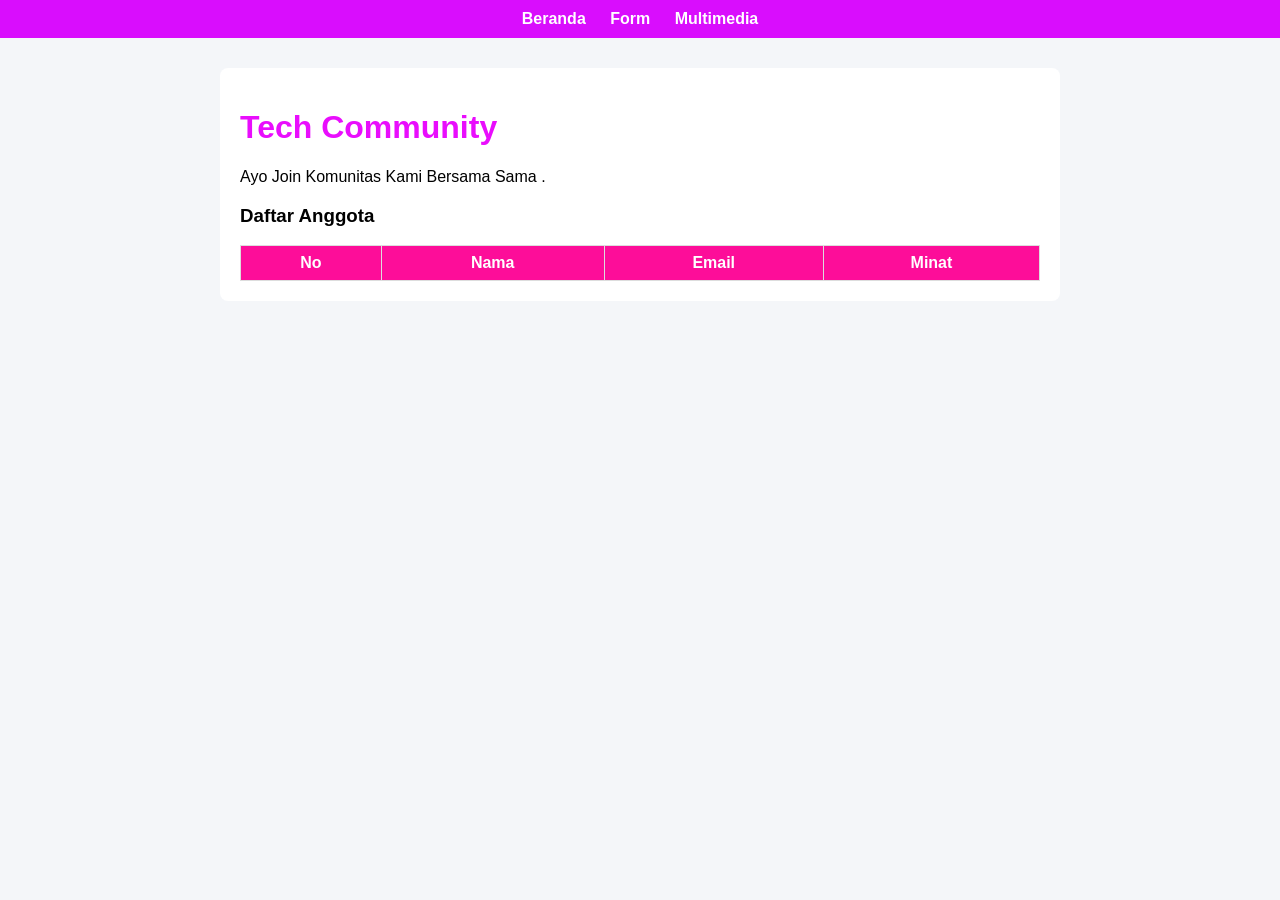
==== index.html @ 09f8bab9 "first Tampilan" ====
<!DOCTYPE html>
<html lang="id">
 <head>
<meta charset="UTF-8">
<meta name="viewport" content="width=device-width, initial-scale=1.0">
<title>Tech Community</title>


<nav>
    <a href="./index.html">Beranda</a>
    <a href="./form.html">Form</a>
    <a href="./gallery.html">Multimedia</a>
</nav>

<div class="container">
    <h1>Tech Community</h1>
<p>Ayo Join Komunitas Kami Bersama Sama  .</p>

<h3>Daftar Anggota </h3>
<table>
<tr><th>No</th><th>Nama</th><th>Email</th><th>Minat</th></tr>
<tbody id="memberTableBody"></tbody>
</table>
</div>
<style>body{font-family:Arial;margin:0;background:#f4f6f9}nav{background:#d90dfd;padding:10px;text-align:center}
nav a{color:#fff;margin:0 10px;text-decoration:none;font-weight:bold}
.container{max-width:800px;margin:30px auto;background:#fff;padding:20px;border-radius:8px}
h1{color:#e90dfd} table{width:100%;border-collapse:collapse;margin-top:15px}
th,td{padding:8px;border:1px solid #ddd;text-align:center}
th{background:#fd0d99;color:#fff}
</style>
</head>
<body>

<script src="./js/app.js"></script>
</body>
</html>
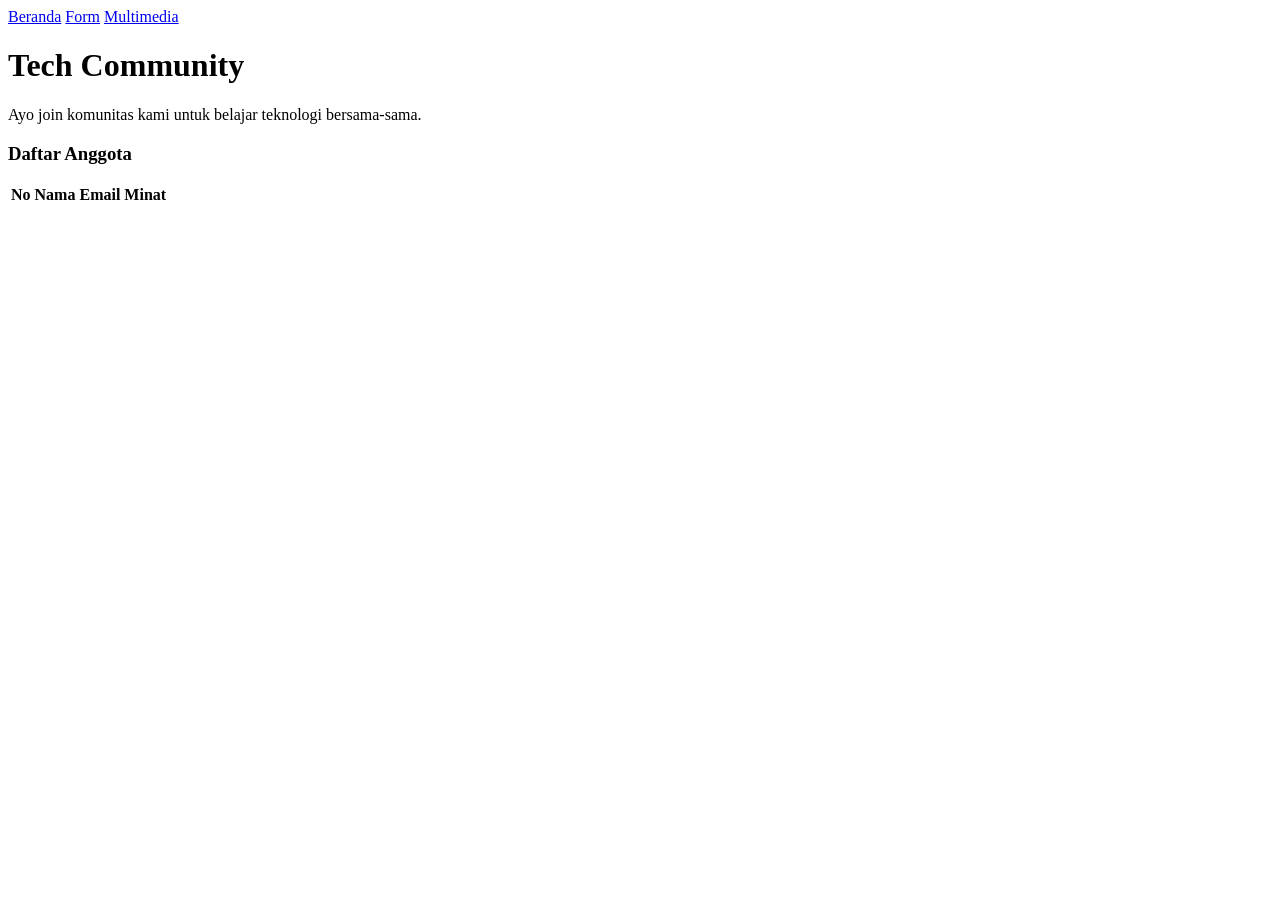
==== commit 2fa02560: "index yang baru karena sebelumnya erorrr" ====
--- a/index.html
+++ b/index.html
@@ -1,10 +1,12 @@
 <!DOCTYPE html>
 <html lang="id">
- <head>
-<meta charset="UTF-8">
-<meta name="viewport" content="width=device-width, initial-scale=1.0">
-<title>Tech Community</title>
-
+<head>
+    <meta charset="UTF-8">
+    <meta name="viewport" content="width=device-width, initial-scale=1.0">
+    <title>Tech Community</title>
+    <link rel="stylesheet" href="./css/style.css">
+</head>
+<body>
 
 <nav>
     <a href="./index.html">Beranda</a>
@@ -14,23 +16,21 @@
 
 <div class="container">
     <h1>Tech Community</h1>
-<p>Ayo Join Komunitas Kami Bersama Sama  .</p>
+    <p>Ayo join komunitas kami untuk belajar teknologi bersama-sama.</p>
 
-<h3>Daftar Anggota </h3>
-<table>
-<tr><th>No</th><th>Nama</th><th>Email</th><th>Minat</th></tr>
-<tbody id="memberTableBody"></tbody>
-</table>
+    <h3>Daftar Anggota</h3>
+    <table>
+        <thead>
+            <tr>
+                <th>No</th>
+                <th>Nama</th>
+                <th>Email</th>
+                <th>Minat</th>
+            </tr>
+        </thead>
+        <tbody id="memberTableBody"></tbody>
+    </table>
 </div>
-<style>body{font-family:Arial;margin:0;background:#f4f6f9}nav{background:#d90dfd;padding:10px;text-align:center}
-nav a{color:#fff;margin:0 10px;text-decoration:none;font-weight:bold}
-.container{max-width:800px;margin:30px auto;background:#fff;padding:20px;border-radius:8px}
-h1{color:#e90dfd} table{width:100%;border-collapse:collapse;margin-top:15px}
-th,td{padding:8px;border:1px solid #ddd;text-align:center}
-th{background:#fd0d99;color:#fff}
-</style>
-</head>
-<body>
 
 <script src="./js/app.js"></script>
 </body>
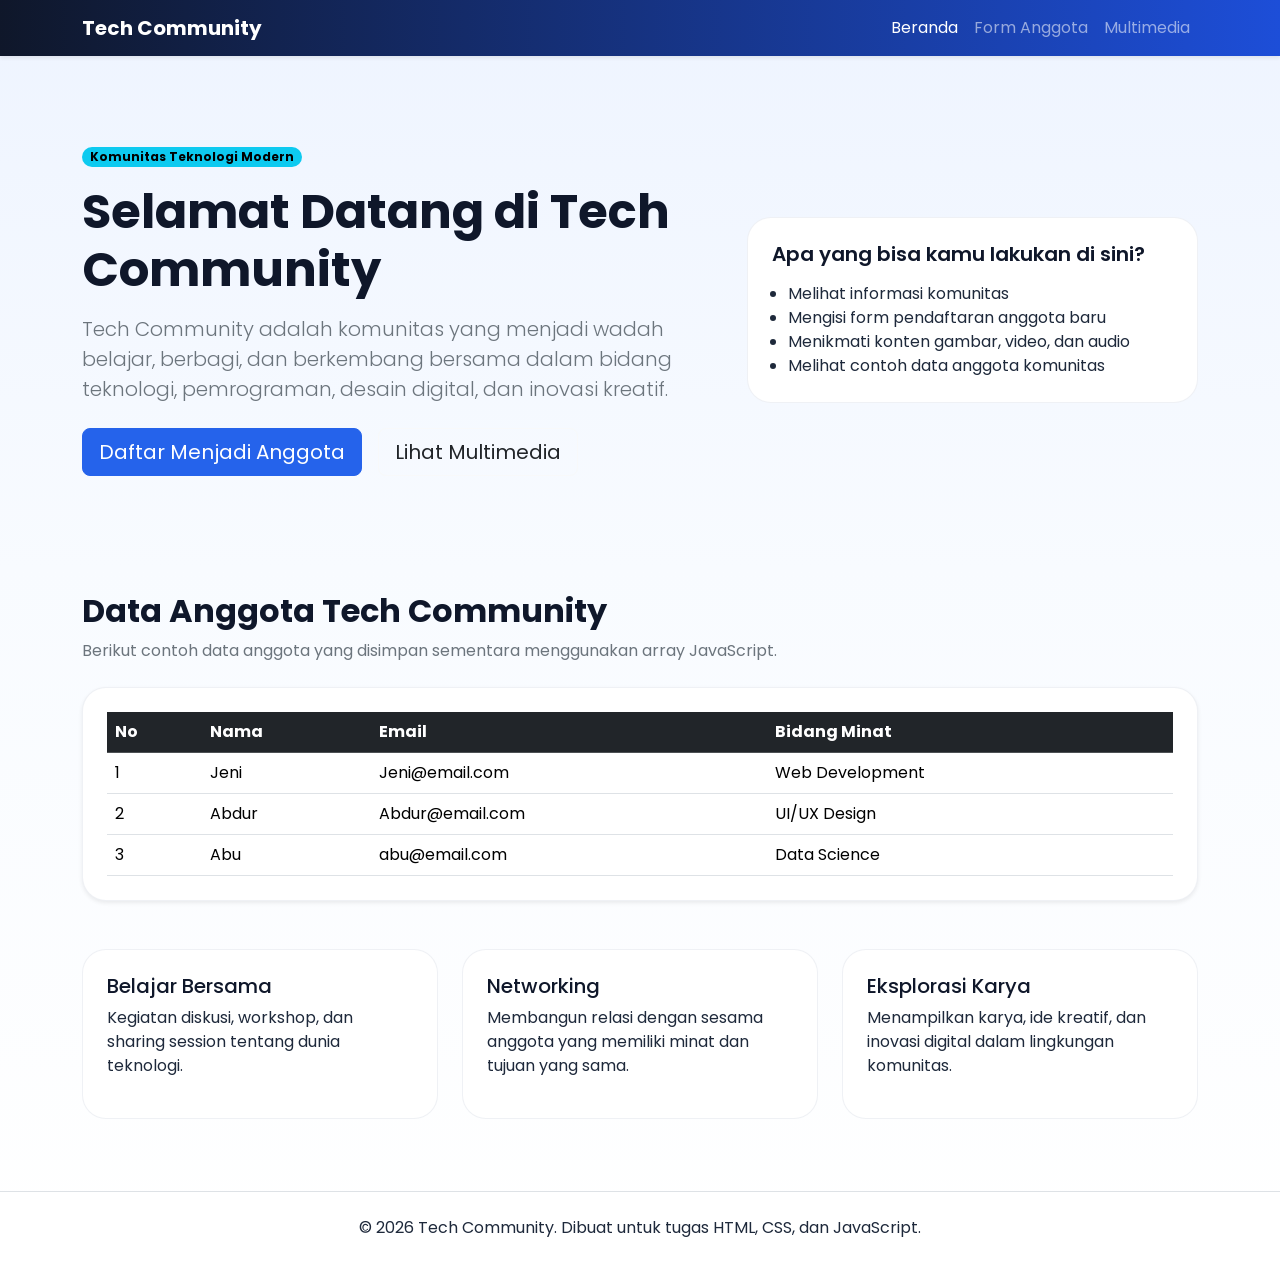
==== commit cd2e1b3f: "memasukan index yang baru" ====
--- a/index.html
+++ b/index.html
@@ -1,37 +1,111 @@
 <!DOCTYPE html>
 <html lang="id">
 <head>
-    <meta charset="UTF-8">
-    <meta name="viewport" content="width=device-width, initial-scale=1.0">
-    <title>Tech Community</title>
-    <link rel="stylesheet" href="./css/style.css">
+  <meta charset="UTF-8">
+  <meta name="viewport" content="width=device-width, initial-scale=1.0">
+  <title>Tech Community - Beranda</title>
+  <link rel="preconnect" href="https://fonts.googleapis.com">
+  <link rel="preconnect" href="https://fonts.gstatic.com" crossorigin>
+  <link href="https://fonts.googleapis.com/css2?family=Poppins:wght@300;400;500;600;700&display=swap" rel="stylesheet">
+  <link href="https://cdn.jsdelivr.net/npm/bootstrap@5.3.3/dist/css/bootstrap.min.css" rel="stylesheet">
+  <link rel="stylesheet" href="./style.css">
 </head>
-<body>
+<body onload="renderTable()">
+  <nav class="navbar navbar-expand-lg navbar-dark custom-navbar shadow-sm sticky-top">
+    <div class="container">
+      <a class="navbar-brand fw-bold" href="./index.html">Tech Community</a>
+      <button class="navbar-toggler" type="button" data-bs-toggle="collapse" data-bs-target="#mainNav">
+        <span class="navbar-toggler-icon"></span>
+      </button>
+      <div class="collapse navbar-collapse" id="mainNav">
+        <ul class="navbar-nav ms-auto">
+          <li class="nav-item"><a class="nav-link active" href="./index.html">Beranda</a></li>
+          <li class="nav-item"><a class="nav-link" href="./form.html">Form Anggota</a></li>
+          <li class="nav-item"><a class="nav-link" href="./gallery.html">Multimedia</a></li>
+        </ul>
+      </div>
+    </div>
+  </nav>
 
-<nav>
-    <a href="./index.html">Beranda</a>
-    <a href="./form.html">Form</a>
-    <a href="./gallery.html">Multimedia</a>
-</nav>
+  <header class="hero-section">
+    <div class="container py-5">
+      <div class="row align-items-center g-4">
+        <div class="col-lg-7">
+          <span class="badge rounded-pill text-bg-info mb-3">Komunitas Teknologi Modern</span>
+          <h1 class="display-5 fw-bold mb-3">Selamat Datang di Tech Community</h1>
+          <p class="lead text-secondary mb-4">
+            Tech Community adalah komunitas yang menjadi wadah belajar, berbagi, dan berkembang bersama
+            dalam bidang teknologi, pemrograman, desain digital, dan inovasi kreatif.
+          </p>
+          <div class="d-flex flex-wrap gap-3">
+            <a href="./form.html" class="btn btn-primary btn-lg">Daftar Menjadi Anggota</a>
+            <a href="./gallery.html" class="btn btn-outline-light btn-lg text-dark">Lihat Multimedia</a>
+          </div>
+        </div>
+        <div class="col-lg-5">
+          <div class="info-card p-4">
+            <h5 class="fw-semibold">Apa yang bisa kamu lakukan di sini?</h5>
+            <ul class="mt-3 mb-0 ps-3">
+              <li>Melihat informasi komunitas</li>
+              <li>Mengisi form pendaftaran anggota baru</li>
+              <li>Menikmati konten gambar, video, dan audio</li>
+              <li>Melihat contoh data anggota komunitas</li>
+            </ul>
+          </div>
+        </div>
+      </div>
+    </div>
+  </header>
 
-<div class="container">
-    <h1>Tech Community</h1>
-    <p>Ayo join komunitas kami untuk belajar teknologi bersama-sama.</p>
+  <main class="container py-5">
+    <section class="mb-5">
+      <div class="section-title mb-4">
+        <h2 class="fw-bold">Data Anggota Tech Community</h2>
+        <p class="text-secondary mb-0">Berikut contoh data anggota yang disimpan sementara menggunakan array JavaScript.</p>
+      </div>
 
-    <h3>Daftar Anggota</h3>
-    <table>
-        <thead>
+      <div class="table-responsive custom-table-wrapper shadow-sm">
+        <table class="table table-hover align-middle mb-0">
+          <thead class="table-dark">
             <tr>
-                <th>No</th>
-                <th>Nama</th>
-                <th>Email</th>
-                <th>Minat</th>
+              <th>No</th>
+              <th>Nama</th>
+              <th>Email</th>
+              <th>Bidang Minat</th>
             </tr>
-        </thead>
-        <tbody id="memberTableBody"></tbody>
-    </table>
-</div>
+          </thead>
+          <tbody id="memberTableBody"></tbody>
+        </table>
+      </div>
+    </section>
 
-<script src="./js/app.js"></script>
+    <section class="row g-4">
+      <div class="col-md-4">
+        <div class="feature-card h-100">
+          <h5>Belajar Bersama</h5>
+          <p>Kegiatan diskusi, workshop, dan sharing session tentang dunia teknologi.</p>
+        </div>
+      </div>
+      <div class="col-md-4">
+        <div class="feature-card h-100">
+          <h5>Networking</h5>
+          <p>Membangun relasi dengan sesama anggota yang memiliki minat dan tujuan yang sama.</p>
+        </div>
+      </div>
+      <div class="col-md-4">
+        <div class="feature-card h-100">
+          <h5>Eksplorasi Karya</h5>
+          <p>Menampilkan karya, ide kreatif, dan inovasi digital dalam lingkungan komunitas.</p>
+        </div>
+      </div>
+    </section>
+  </main>
+
+  <footer class="text-center py-4 border-top bg-white">
+    <p class="mb-0">&copy; 2026 Tech Community. Dibuat untuk tugas HTML, CSS, dan JavaScript.</p>
+  </footer>
+
+  <script src="https://cdn.jsdelivr.net/npm/bootstrap@5.3.3/dist/js/bootstrap.bundle.min.js"></script>
+  <script src="./script.js"></script>
 </body>
 </html>
--- a/style.css
+++ b/style.css
@@ -0,0 +1,99 @@
+:root {
+  --primary-color: #0f172a;
+  --secondary-color: #2563eb;
+  --accent-color: #38bdf8;
+  --light-bg: #f8fafc;
+  --text-color: #1e293b;
+}
+
+body {
+  font-family: 'Poppins', sans-serif;
+  background: linear-gradient(180deg, #eef4ff 0%, #f8fbff 45%, #ffffff 100%);
+  color: var(--text-color);
+}
+
+.custom-navbar {
+  background: linear-gradient(90deg, #0f172a, #1d4ed8);
+}
+
+.hero-section {
+  padding: 40px 0 20px;
+}
+
+.info-card,
+.feature-card,
+.form-card,
+.media-card,
+.custom-table-wrapper {
+  background: #ffffff;
+  border-radius: 24px;
+  padding: 24px;
+  border: 1px solid rgba(148, 163, 184, 0.15);
+}
+
+.feature-card {
+  transition: 0.3s ease;
+}
+
+.feature-card:hover,
+.media-card:hover,
+.info-card:hover {
+  transform: translateY(-4px);
+  box-shadow: 0 12px 30px rgba(37, 99, 235, 0.12);
+}
+
+.section-title h2,
+h1,
+h2,
+h4,
+h5 {
+  color: var(--primary-color);
+}
+
+.btn-primary {
+  background-color: var(--secondary-color);
+  border-color: var(--secondary-color);
+}
+
+.btn-primary:hover {
+  background-color: #1d4ed8;
+  border-color: #1d4ed8;
+}
+
+.form-control,
+.form-select {
+  border-radius: 14px;
+  padding: 12px 14px;
+}
+
+.result-box {
+  background: #eff6ff;
+  border: 1px solid #bfdbfe;
+  border-radius: 18px;
+  padding: 18px;
+}
+
+footer {
+  margin-top: 24px;
+}
+
+@media (max-width: 768px) {
+  .hero-section {
+    padding-top: 24px;
+  }
+
+  .info-card,
+  .feature-card,
+  .form-card,
+  .media-card,
+  .custom-table-wrapper {
+    padding: 18px;
+  }
+}
+
+.media-card {
+  background: #ffffff;
+  border-radius: 24px;
+  padding: 24px;
+  border: 1px solid rgba(148, 163, 184, 0.15);
+}
